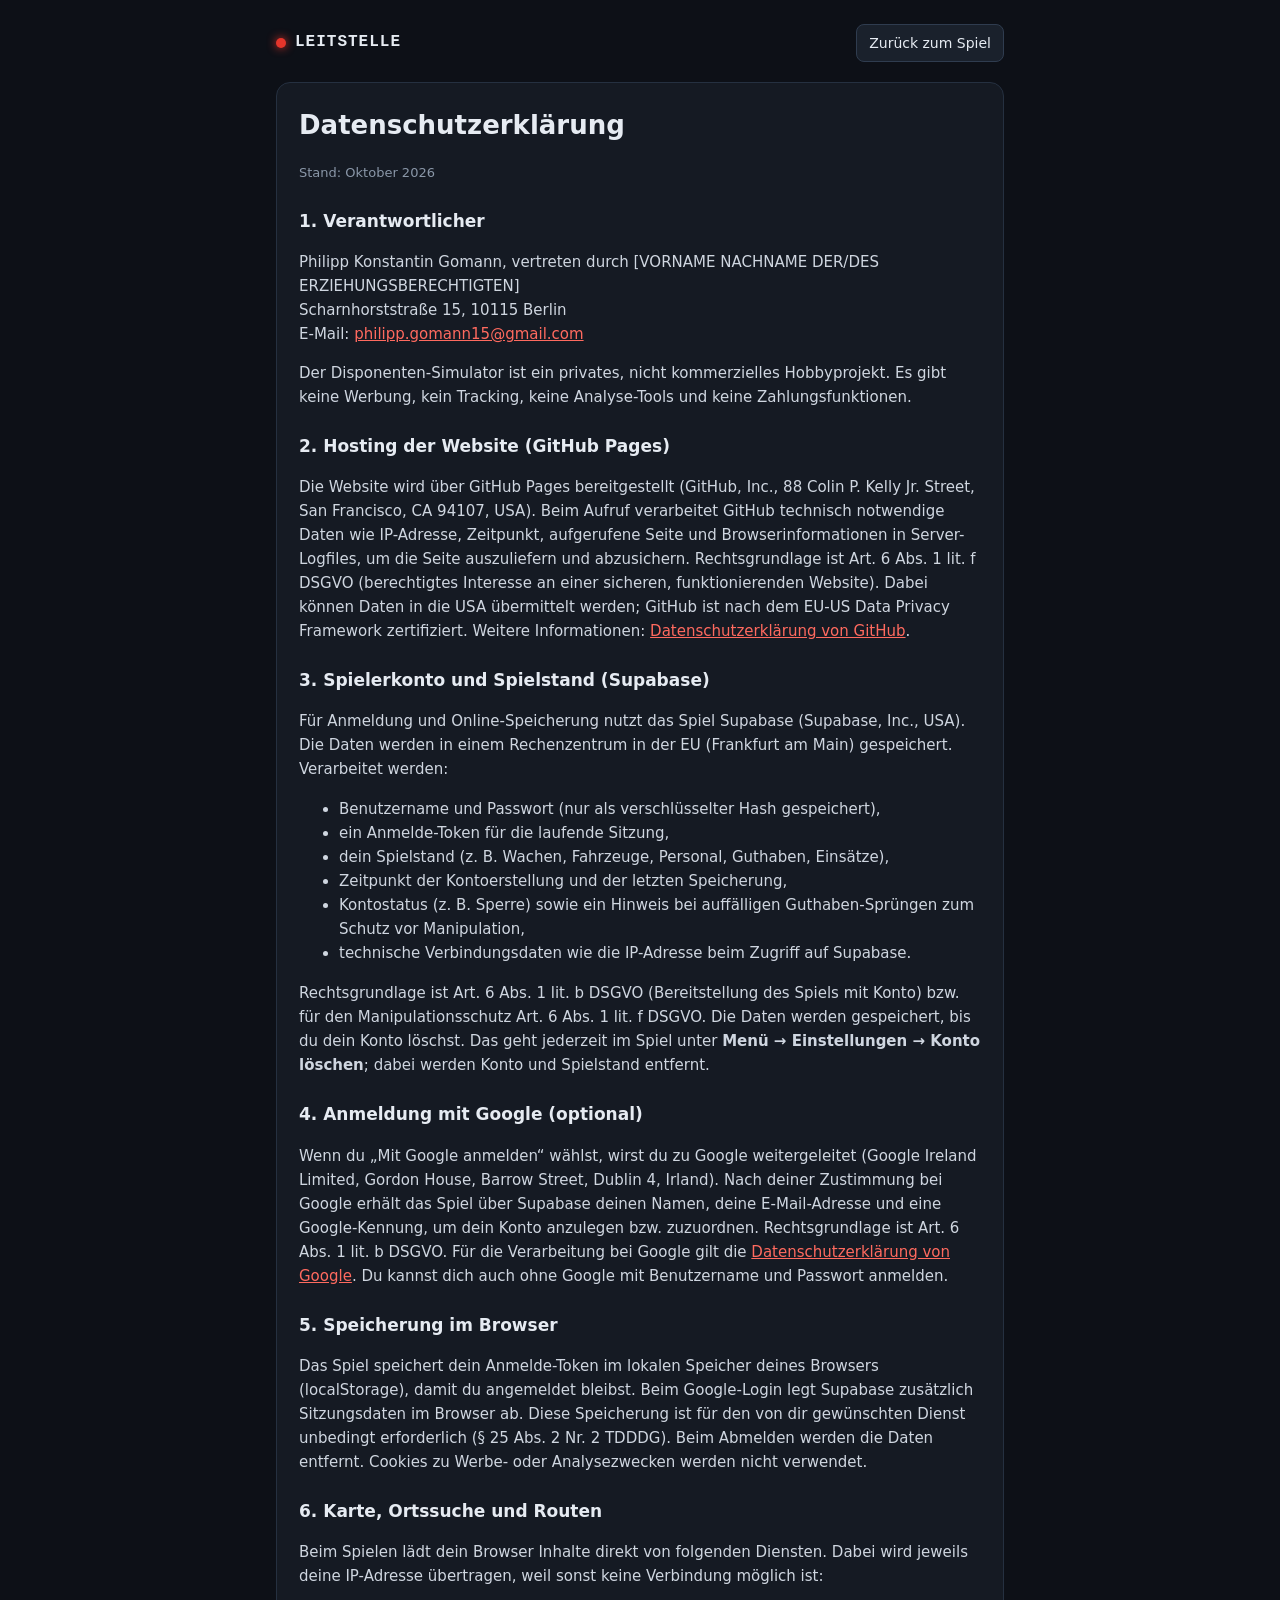
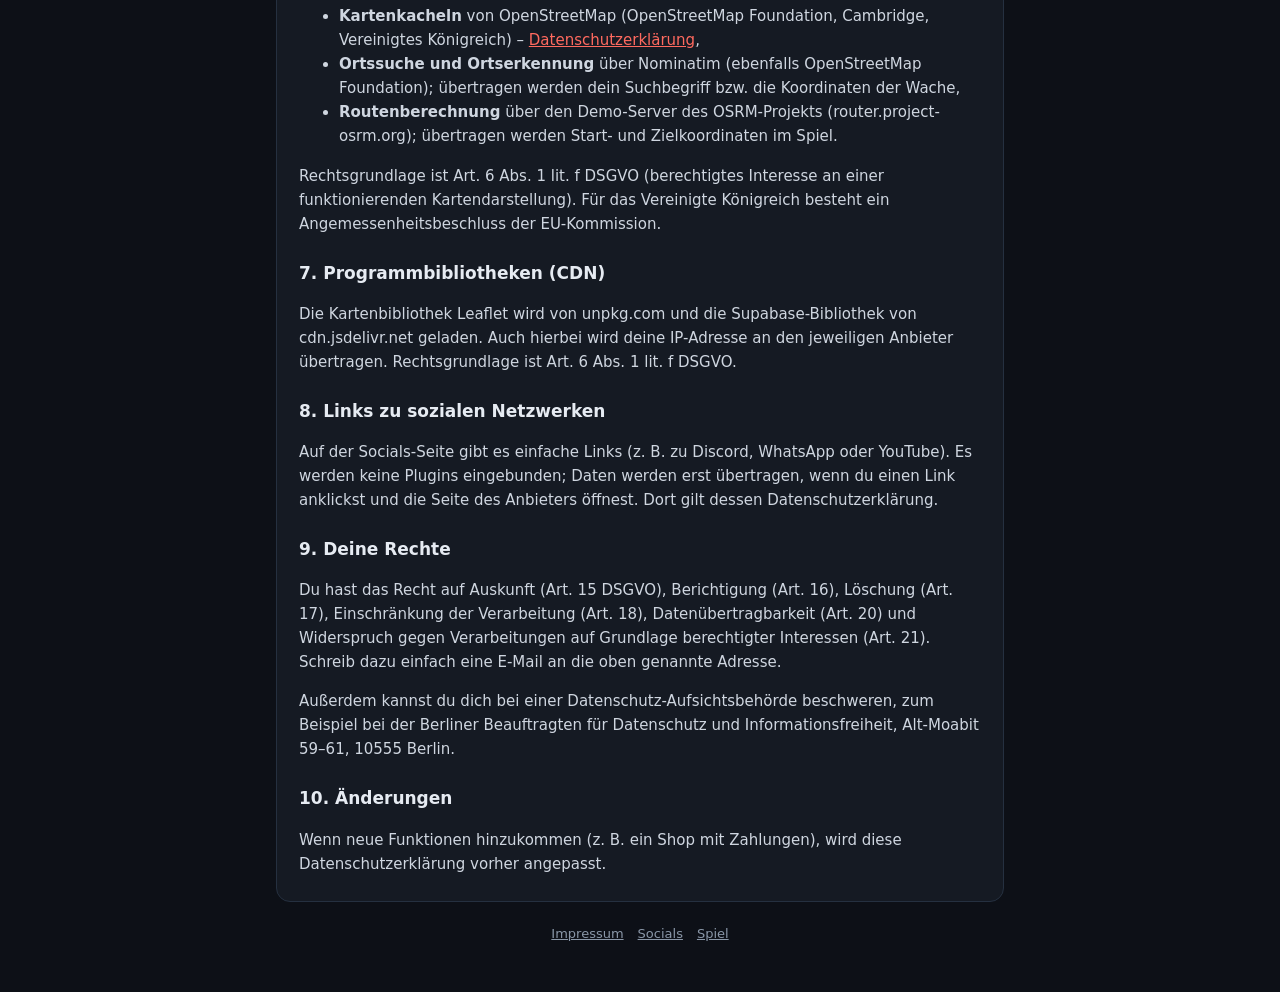
==== seiten/datenschutz.html @ e5954e15 "Impressum, Datenschutzerklärung und Socials-Seite - Eigene Seiten unter seiten/ im Stil des Spiels -" ====
<!doctype html>
<html lang="de">
<head>
<meta charset="utf-8">
<meta name="viewport" content="width=device-width, initial-scale=1">
<title>Datenschutz – Disponenten-Simulator</title>
<link rel="stylesheet" href="seiten.css">
</head>
<body>
<div class="wrap">
  <div class="top"><span class="brand"><span class="dot"></span> LEITSTELLE</span><a class="back" href="../">Zurück zum Spiel</a></div>
  <div class="card">
    <h1>Datenschutzerklärung</h1>
    <p class="small">Stand: Oktober 2026</p>

    <h2>1. Verantwortlicher</h2>
    <p>Philipp Konstantin Gomann, vertreten durch [VORNAME NACHNAME DER/DES ERZIEHUNGSBERECHTIGTEN]<br>
       Scharnhorststraße 15, 10115 Berlin<br>
       E-Mail: <a href="mailto:philipp.gomann15@gmail.com">philipp.gomann15@gmail.com</a></p>
    <p>Der Disponenten-Simulator ist ein privates, nicht kommerzielles Hobbyprojekt. Es gibt keine Werbung, kein Tracking,
       keine Analyse-Tools und keine Zahlungsfunktionen.</p>

    <h2>2. Hosting der Website (GitHub Pages)</h2>
    <p>Die Website wird über GitHub Pages bereitgestellt (GitHub, Inc., 88 Colin P. Kelly Jr. Street, San Francisco, CA 94107, USA).
       Beim Aufruf verarbeitet GitHub technisch notwendige Daten wie IP-Adresse, Zeitpunkt, aufgerufene Seite und Browserinformationen
       in Server-Logfiles, um die Seite auszuliefern und abzusichern. Rechtsgrundlage ist Art. 6 Abs. 1 lit. f DSGVO
       (berechtigtes Interesse an einer sicheren, funktionierenden Website). Dabei können Daten in die USA übermittelt werden;
       GitHub ist nach dem EU-US Data Privacy Framework zertifiziert.
       Weitere Informationen: <a href="https://docs.github.com/de/site-policy/privacy-policies/github-general-privacy-statement" target="_blank" rel="noopener">Datenschutzerklärung von GitHub</a>.</p>

    <h2>3. Spielerkonto und Spielstand (Supabase)</h2>
    <p>Für Anmeldung und Online-Speicherung nutzt das Spiel Supabase (Supabase, Inc., USA). Die Daten werden in einem
       Rechenzentrum in der EU (Frankfurt am Main) gespeichert. Verarbeitet werden:</p>
    <ul>
      <li>Benutzername und Passwort (nur als verschlüsselter Hash gespeichert),</li>
      <li>ein Anmelde-Token für die laufende Sitzung,</li>
      <li>dein Spielstand (z. B. Wachen, Fahrzeuge, Personal, Guthaben, Einsätze),</li>
      <li>Zeitpunkt der Kontoerstellung und der letzten Speicherung,</li>
      <li>Kontostatus (z. B. Sperre) sowie ein Hinweis bei auffälligen Guthaben-Sprüngen zum Schutz vor Manipulation,</li>
      <li>technische Verbindungsdaten wie die IP-Adresse beim Zugriff auf Supabase.</li>
    </ul>
    <p>Rechtsgrundlage ist Art. 6 Abs. 1 lit. b DSGVO (Bereitstellung des Spiels mit Konto) bzw. für den Manipulationsschutz
       Art. 6 Abs. 1 lit. f DSGVO. Die Daten werden gespeichert, bis du dein Konto löschst. Das geht jederzeit im Spiel unter
       <b>Menü → Einstellungen → Konto löschen</b>; dabei werden Konto und Spielstand entfernt.</p>

    <h2>4. Anmeldung mit Google (optional)</h2>
    <p>Wenn du „Mit Google anmelden“ wählst, wirst du zu Google weitergeleitet (Google Ireland Limited, Gordon House,
       Barrow Street, Dublin 4, Irland). Nach deiner Zustimmung bei Google erhält das Spiel über Supabase deinen Namen,
       deine E-Mail-Adresse und eine Google-Kennung, um dein Konto anzulegen bzw. zuzuordnen. Rechtsgrundlage ist
       Art. 6 Abs. 1 lit. b DSGVO. Für die Verarbeitung bei Google gilt die
       <a href="https://policies.google.com/privacy?hl=de" target="_blank" rel="noopener">Datenschutzerklärung von Google</a>.
       Du kannst dich auch ohne Google mit Benutzername und Passwort anmelden.</p>

    <h2>5. Speicherung im Browser</h2>
    <p>Das Spiel speichert dein Anmelde-Token im lokalen Speicher deines Browsers (localStorage), damit du angemeldet bleibst.
       Beim Google-Login legt Supabase zusätzlich Sitzungsdaten im Browser ab. Diese Speicherung ist für den von dir gewünschten
       Dienst unbedingt erforderlich (§ 25 Abs. 2 Nr. 2 TDDDG). Beim Abmelden werden die Daten entfernt. Cookies zu Werbe- oder
       Analysezwecken werden nicht verwendet.</p>

    <h2>6. Karte, Ortssuche und Routen</h2>
    <p>Beim Spielen lädt dein Browser Inhalte direkt von folgenden Diensten. Dabei wird jeweils deine IP-Adresse übertragen,
       weil sonst keine Verbindung möglich ist:</p>
    <ul>
      <li><b>Kartenkacheln</b> von OpenStreetMap (OpenStreetMap Foundation, Cambridge, Vereinigtes Königreich) –
          <a href="https://osmfoundation.org/wiki/Privacy_Policy" target="_blank" rel="noopener">Datenschutzerklärung</a>,</li>
      <li><b>Ortssuche und Ortserkennung</b> über Nominatim (ebenfalls OpenStreetMap Foundation); übertragen werden dein Suchbegriff
          bzw. die Koordinaten der Wache,</li>
      <li><b>Routenberechnung</b> über den Demo-Server des OSRM-Projekts (router.project-osrm.org); übertragen werden Start- und
          Zielkoordinaten im Spiel.</li>
    </ul>
    <p>Rechtsgrundlage ist Art. 6 Abs. 1 lit. f DSGVO (berechtigtes Interesse an einer funktionierenden Kartendarstellung).
       Für das Vereinigte Königreich besteht ein Angemessenheitsbeschluss der EU-Kommission.</p>

    <h2>7. Programmbibliotheken (CDN)</h2>
    <p>Die Kartenbibliothek Leaflet wird von unpkg.com und die Supabase-Bibliothek von cdn.jsdelivr.net geladen.
       Auch hierbei wird deine IP-Adresse an den jeweiligen Anbieter übertragen. Rechtsgrundlage ist Art. 6 Abs. 1 lit. f DSGVO.</p>

    <h2>8. Links zu sozialen Netzwerken</h2>
    <p>Auf der Socials-Seite gibt es einfache Links (z. B. zu Discord, WhatsApp oder YouTube). Es werden keine Plugins eingebunden;
       Daten werden erst übertragen, wenn du einen Link anklickst und die Seite des Anbieters öffnest. Dort gilt dessen
       Datenschutzerklärung.</p>

    <h2>9. Deine Rechte</h2>
    <p>Du hast das Recht auf Auskunft (Art. 15 DSGVO), Berichtigung (Art. 16), Löschung (Art. 17), Einschränkung der Verarbeitung
       (Art. 18), Datenübertragbarkeit (Art. 20) und Widerspruch gegen Verarbeitungen auf Grundlage berechtigter Interessen (Art. 21).
       Schreib dazu einfach eine E-Mail an die oben genannte Adresse.</p>
    <p>Außerdem kannst du dich bei einer Datenschutz-Aufsichtsbehörde beschweren, zum Beispiel bei der
       Berliner Beauftragten für Datenschutz und Informationsfreiheit, Alt-Moabit 59–61, 10555 Berlin.</p>

    <h2>10. Änderungen</h2>
    <p>Wenn neue Funktionen hinzukommen (z. B. ein Shop mit Zahlungen), wird diese Datenschutzerklärung vorher angepasst.</p>
  </div>
  <div class="nav"><a href="impressum.html">Impressum</a><a href="socials.html">Socials</a><a href="../">Spiel</a></div>
</div>
</body>
</html>
---- seiten/seiten.css ----
/* Gemeinsames Aussehen für Impressum, Datenschutz und Socials (passend zum Spiel) */
:root{
  --bg:#0d1017; --panel:#151a23; --panel-2:#1a212c; --border:#253040; --border-2:#2f3c4f;
  --text:#e6ebf2; --text-mut:#8a97a8; --text-dim:#5c6879; --fire:#e5352b;
  --font-ui:'Inter',system-ui,-apple-system,'Segoe UI',Roboto,sans-serif;
  --font-mono:'JetBrains Mono',ui-monospace,SFMono-Regular,Menlo,monospace;
}
*{ box-sizing:border-box; }
body{ margin:0; background:var(--bg); color:var(--text); font-family:var(--font-ui); line-height:1.6; }
.wrap{ max-width:760px; margin:0 auto; padding:24px 16px 48px; }
.top{ display:flex; align-items:center; justify-content:space-between; gap:12px; flex-wrap:wrap; margin-bottom:20px; }
.brand{ display:flex; align-items:center; gap:9px; font-family:var(--font-mono); font-weight:800; letter-spacing:1px; }
.brand .dot{ width:10px; height:10px; border-radius:50%; background:var(--fire); box-shadow:0 0 10px var(--fire); }
.back{ color:var(--text); text-decoration:none; border:1px solid var(--border-2); background:var(--panel-2); border-radius:8px; padding:7px 12px; font-size:14px; }
.back:hover{ border-color:var(--fire); }
.card{ background:var(--panel); border:1px solid var(--border); border-radius:14px; padding:22px 22px 10px; }
h1{ font-size:26px; margin:0 0 16px; }
h2{ font-size:17px; margin:24px 0 6px; }
p,li{ color:#cfd6e0; font-size:15px; }
a{ color:#ff6a5f; }
.small{ color:var(--text-mut); font-size:13px; }
.nav{ display:flex; gap:14px; flex-wrap:wrap; justify-content:center; margin-top:22px; font-size:13px; }
.nav a{ color:var(--text-mut); }
.socials{ display:grid; gap:12px; margin:8px 0 16px; }
.social{ display:flex; align-items:center; gap:14px; background:var(--panel-2); border:1px solid var(--border); border-radius:12px; padding:14px 16px; text-decoration:none; color:var(--text); }
.social:hover{ border-color:var(--fire); }
.social .tag{ font-family:var(--font-mono); font-weight:800; font-size:12px; min-width:58px; text-align:center; padding:5px 8px; border-radius:7px; color:#fff; }
.social .name{ font-weight:700; }
.social .desc{ color:var(--text-mut); font-size:13px; }
.social.off{ opacity:.55; pointer-events:none; }
.social .soon{ margin-left:auto; font-size:12px; color:var(--text-dim); }
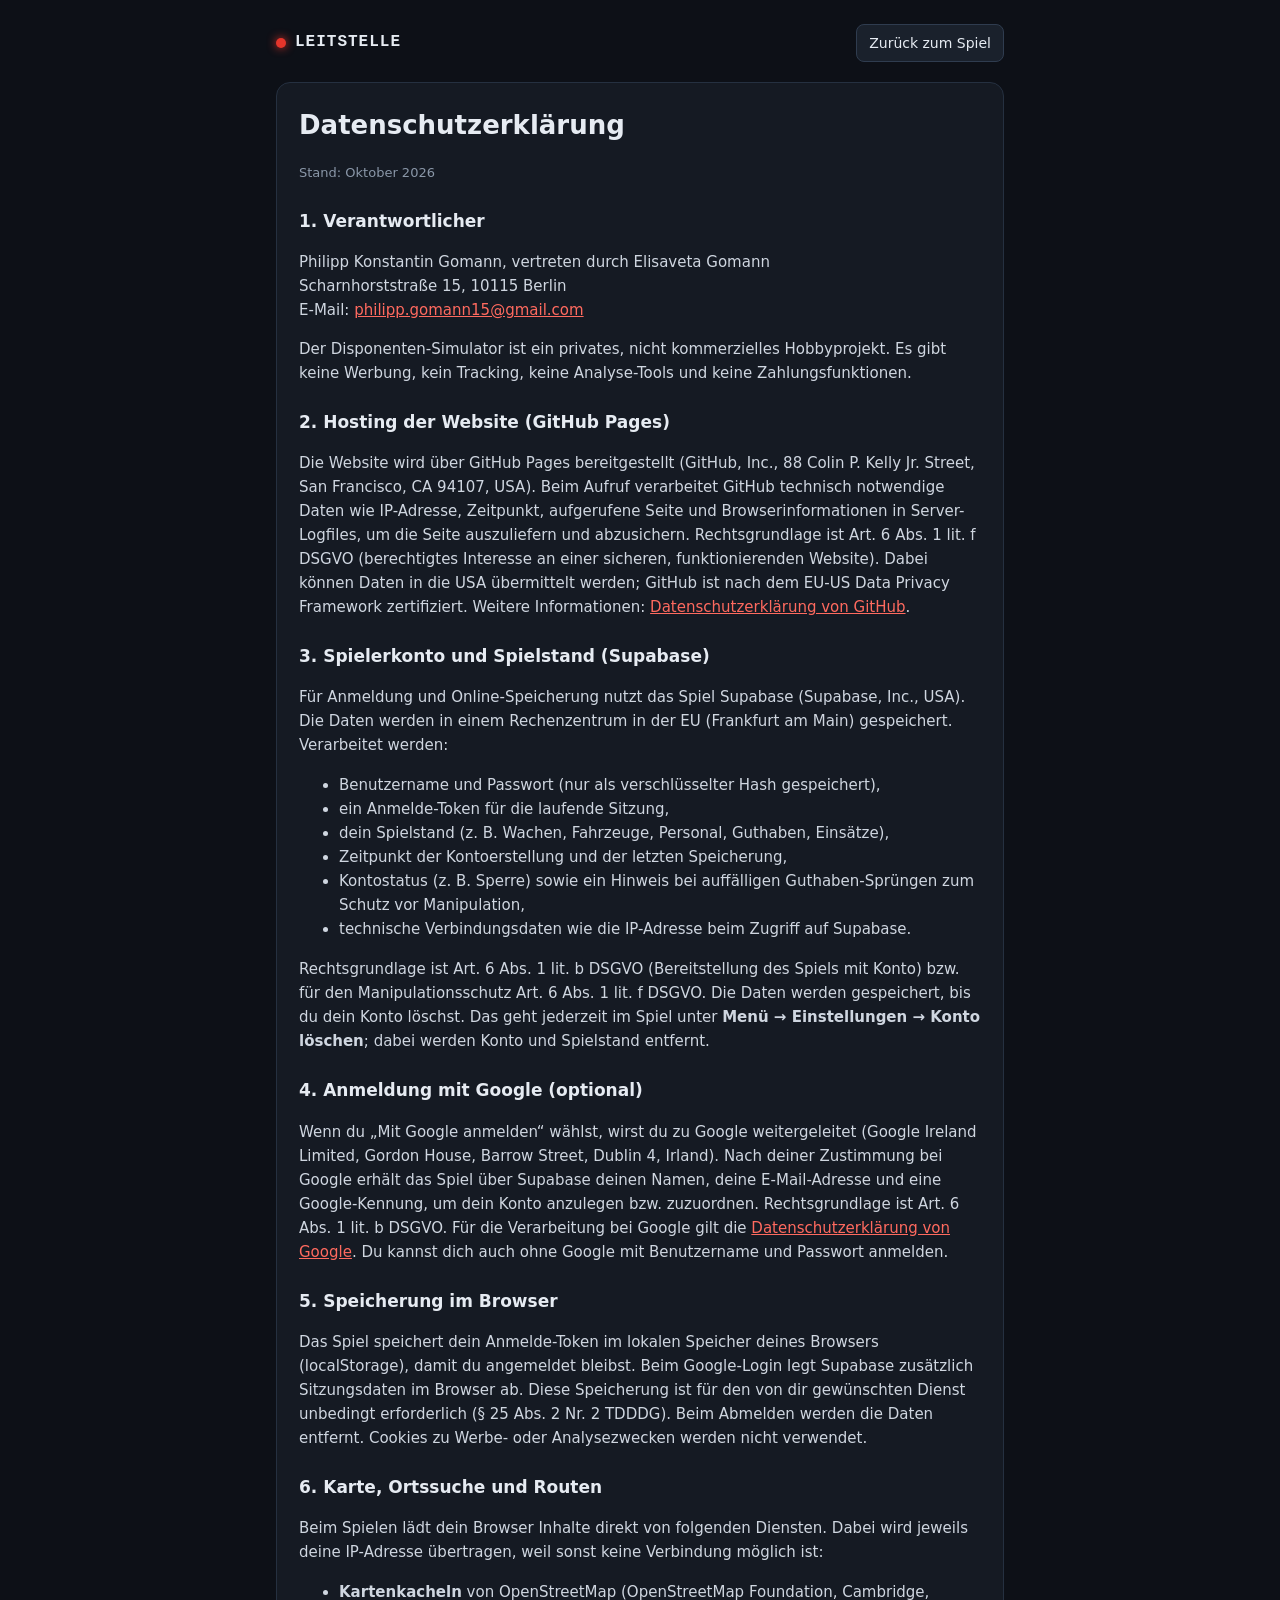
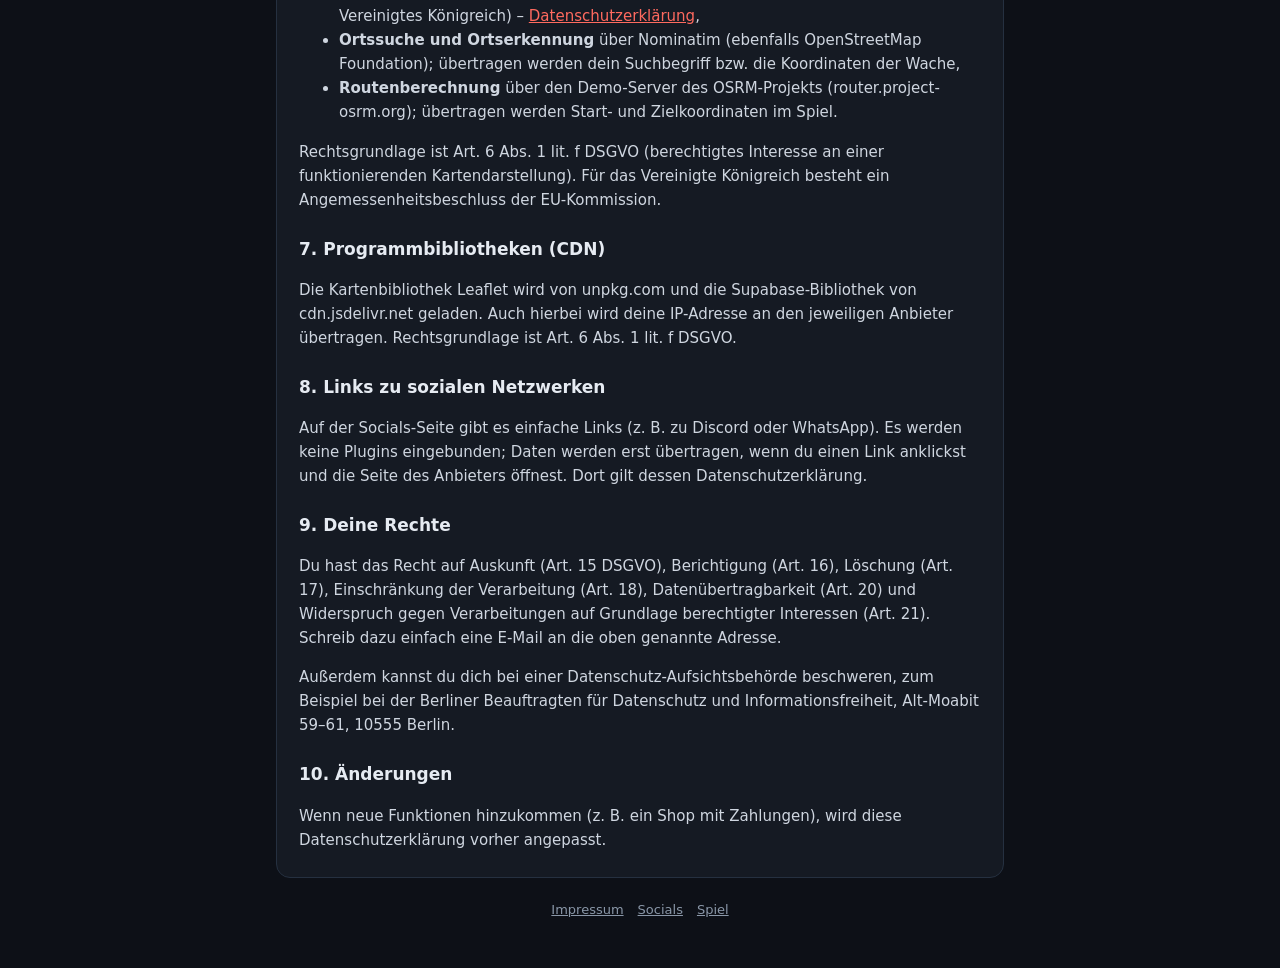
==== commit c563a63f: "Socials-Links und Erziehungsberechtigte eintragen - Discord und WhatsApp-Kanal verlinkt, YouTube vor" ====
--- a/seiten/datenschutz.html
+++ b/seiten/datenschutz.html
@@ -14,7 +14,7 @@
     <p class="small">Stand: Oktober 2026</p>
 
     <h2>1. Verantwortlicher</h2>
-    <p>Philipp Konstantin Gomann, vertreten durch [VORNAME NACHNAME DER/DES ERZIEHUNGSBERECHTIGTEN]<br>
+    <p>Philipp Konstantin Gomann, vertreten durch Elisaveta Gomann<br>
        Scharnhorststraße 15, 10115 Berlin<br>
        E-Mail: <a href="mailto:philipp.gomann15@gmail.com">philipp.gomann15@gmail.com</a></p>
     <p>Der Disponenten-Simulator ist ein privates, nicht kommerzielles Hobbyprojekt. Es gibt keine Werbung, kein Tracking,
@@ -76,7 +76,7 @@
        Auch hierbei wird deine IP-Adresse an den jeweiligen Anbieter übertragen. Rechtsgrundlage ist Art. 6 Abs. 1 lit. f DSGVO.</p>
 
     <h2>8. Links zu sozialen Netzwerken</h2>
-    <p>Auf der Socials-Seite gibt es einfache Links (z. B. zu Discord, WhatsApp oder YouTube). Es werden keine Plugins eingebunden;
+    <p>Auf der Socials-Seite gibt es einfache Links (z. B. zu Discord oder WhatsApp). Es werden keine Plugins eingebunden;
        Daten werden erst übertragen, wenn du einen Link anklickst und die Seite des Anbieters öffnest. Dort gilt dessen
        Datenschutzerklärung.</p>
 
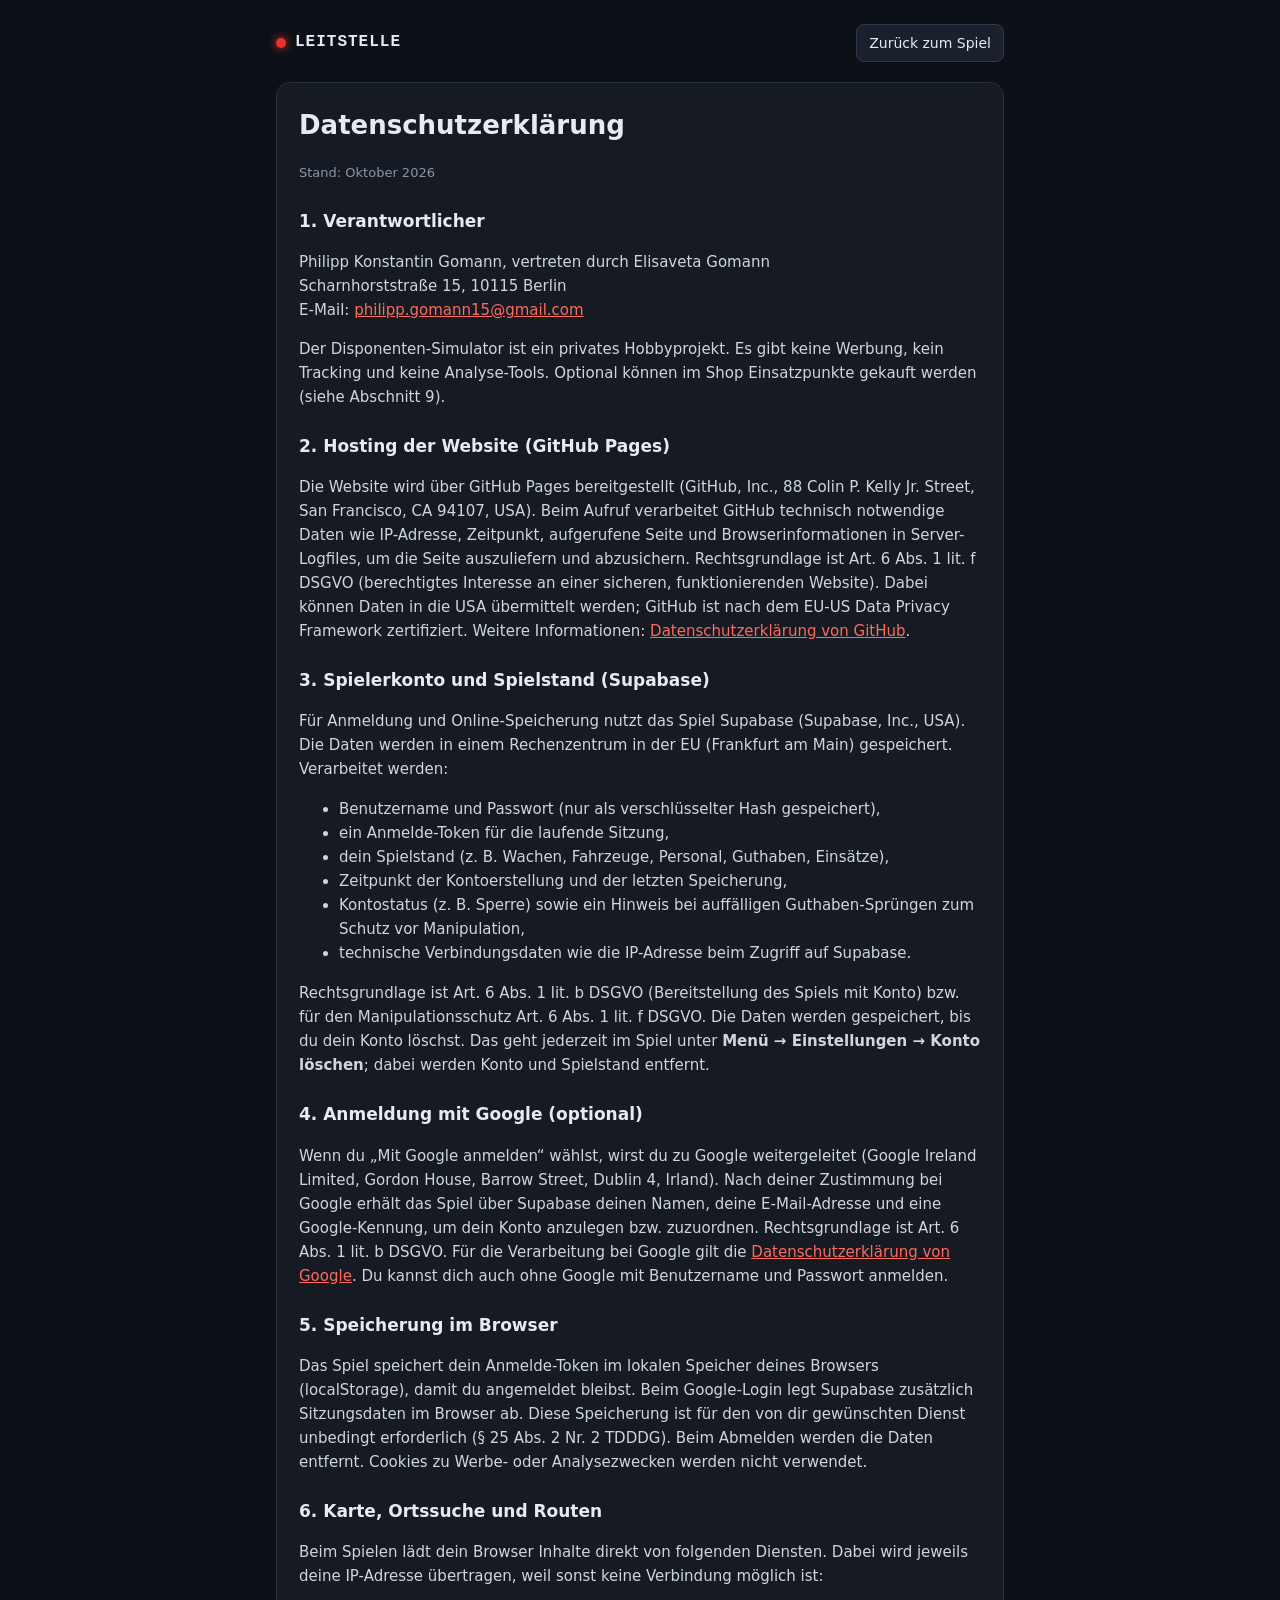
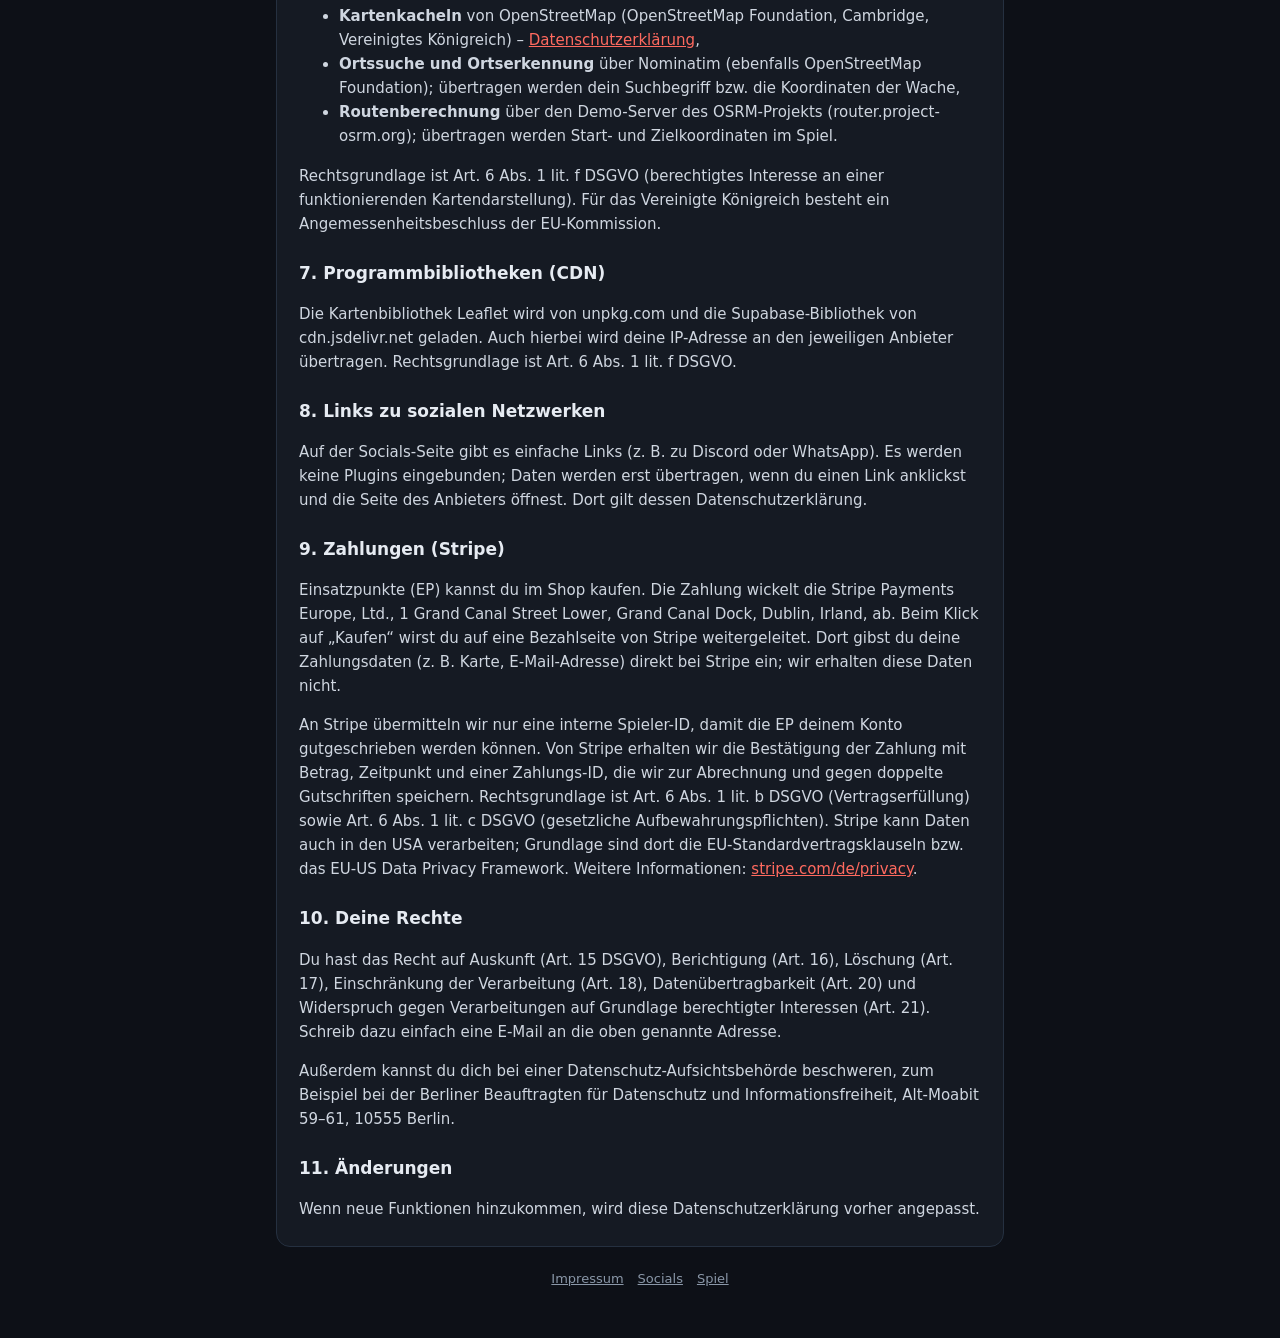
==== commit 650fb675: "Stripe: EP-Kauf über Payment Links mit Webhook-Gutschrift - Shop: Kaufen-Buttons (Testmodus-Links), " ====
--- a/seiten/datenschutz.html
+++ b/seiten/datenschutz.html
@@ -17,8 +17,8 @@
     <p>Philipp Konstantin Gomann, vertreten durch Elisaveta Gomann<br>
        Scharnhorststraße 15, 10115 Berlin<br>
        E-Mail: <a href="mailto:philipp.gomann15@gmail.com">philipp.gomann15@gmail.com</a></p>
-    <p>Der Disponenten-Simulator ist ein privates, nicht kommerzielles Hobbyprojekt. Es gibt keine Werbung, kein Tracking,
-       keine Analyse-Tools und keine Zahlungsfunktionen.</p>
+    <p>Der Disponenten-Simulator ist ein privates Hobbyprojekt. Es gibt keine Werbung, kein Tracking und keine Analyse-Tools.
+       Optional können im Shop Einsatzpunkte gekauft werden (siehe Abschnitt 9).</p>
 
     <h2>2. Hosting der Website (GitHub Pages)</h2>
     <p>Die Website wird über GitHub Pages bereitgestellt (GitHub, Inc., 88 Colin P. Kelly Jr. Street, San Francisco, CA 94107, USA).
@@ -80,15 +80,25 @@
        Daten werden erst übertragen, wenn du einen Link anklickst und die Seite des Anbieters öffnest. Dort gilt dessen
        Datenschutzerklärung.</p>
 
-    <h2>9. Deine Rechte</h2>
+    <h2>9. Zahlungen (Stripe)</h2>
+    <p>Einsatzpunkte (EP) kannst du im Shop kaufen. Die Zahlung wickelt die Stripe Payments Europe, Ltd., 1 Grand Canal Street Lower,
+       Grand Canal Dock, Dublin, Irland, ab. Beim Klick auf „Kaufen“ wirst du auf eine Bezahlseite von Stripe weitergeleitet. Dort gibst
+       du deine Zahlungsdaten (z. B. Karte, E-Mail-Adresse) direkt bei Stripe ein; wir erhalten diese Daten nicht.</p>
+    <p>An Stripe übermitteln wir nur eine interne Spieler-ID, damit die EP deinem Konto gutgeschrieben werden können. Von Stripe erhalten
+       wir die Bestätigung der Zahlung mit Betrag, Zeitpunkt und einer Zahlungs-ID, die wir zur Abrechnung und gegen doppelte Gutschriften
+       speichern. Rechtsgrundlage ist Art. 6 Abs. 1 lit. b DSGVO (Vertragserfüllung) sowie Art. 6 Abs. 1 lit. c DSGVO (gesetzliche
+       Aufbewahrungspflichten). Stripe kann Daten auch in den USA verarbeiten; Grundlage sind dort die EU-Standardvertragsklauseln bzw. das
+       EU-US Data Privacy Framework. Weitere Informationen: <a href="https://stripe.com/de/privacy" target="_blank" rel="noopener">stripe.com/de/privacy</a>.</p>
+
+    <h2>10. Deine Rechte</h2>
     <p>Du hast das Recht auf Auskunft (Art. 15 DSGVO), Berichtigung (Art. 16), Löschung (Art. 17), Einschränkung der Verarbeitung
        (Art. 18), Datenübertragbarkeit (Art. 20) und Widerspruch gegen Verarbeitungen auf Grundlage berechtigter Interessen (Art. 21).
        Schreib dazu einfach eine E-Mail an die oben genannte Adresse.</p>
     <p>Außerdem kannst du dich bei einer Datenschutz-Aufsichtsbehörde beschweren, zum Beispiel bei der
        Berliner Beauftragten für Datenschutz und Informationsfreiheit, Alt-Moabit 59–61, 10555 Berlin.</p>
 
-    <h2>10. Änderungen</h2>
-    <p>Wenn neue Funktionen hinzukommen (z. B. ein Shop mit Zahlungen), wird diese Datenschutzerklärung vorher angepasst.</p>
+    <h2>11. Änderungen</h2>
+    <p>Wenn neue Funktionen hinzukommen, wird diese Datenschutzerklärung vorher angepasst.</p>
   </div>
   <div class="nav"><a href="impressum.html">Impressum</a><a href="socials.html">Socials</a><a href="../">Spiel</a></div>
 </div>
--- a/seiten/seiten.css
+++ b/seiten/seiten.css
@@ -25,6 +25,7 @@
 .social{ display:flex; align-items:center; gap:14px; background:var(--panel-2); border:1px solid var(--border); border-radius:12px; padding:14px 16px; text-decoration:none; color:var(--text); }
 .social:hover{ border-color:var(--fire); }
 .social .tag{ font-family:var(--font-mono); font-weight:800; font-size:12px; min-width:58px; text-align:center; padding:5px 8px; border-radius:7px; color:#fff; }
+.social .tag.ico{ min-width:0; width:48px; height:48px; padding:0; border-radius:12px; display:flex; align-items:center; justify-content:center; flex:0 0 auto; }
 .social .name{ font-weight:700; }
 .social .desc{ color:var(--text-mut); font-size:13px; }
 .social.off{ opacity:.55; pointer-events:none; }
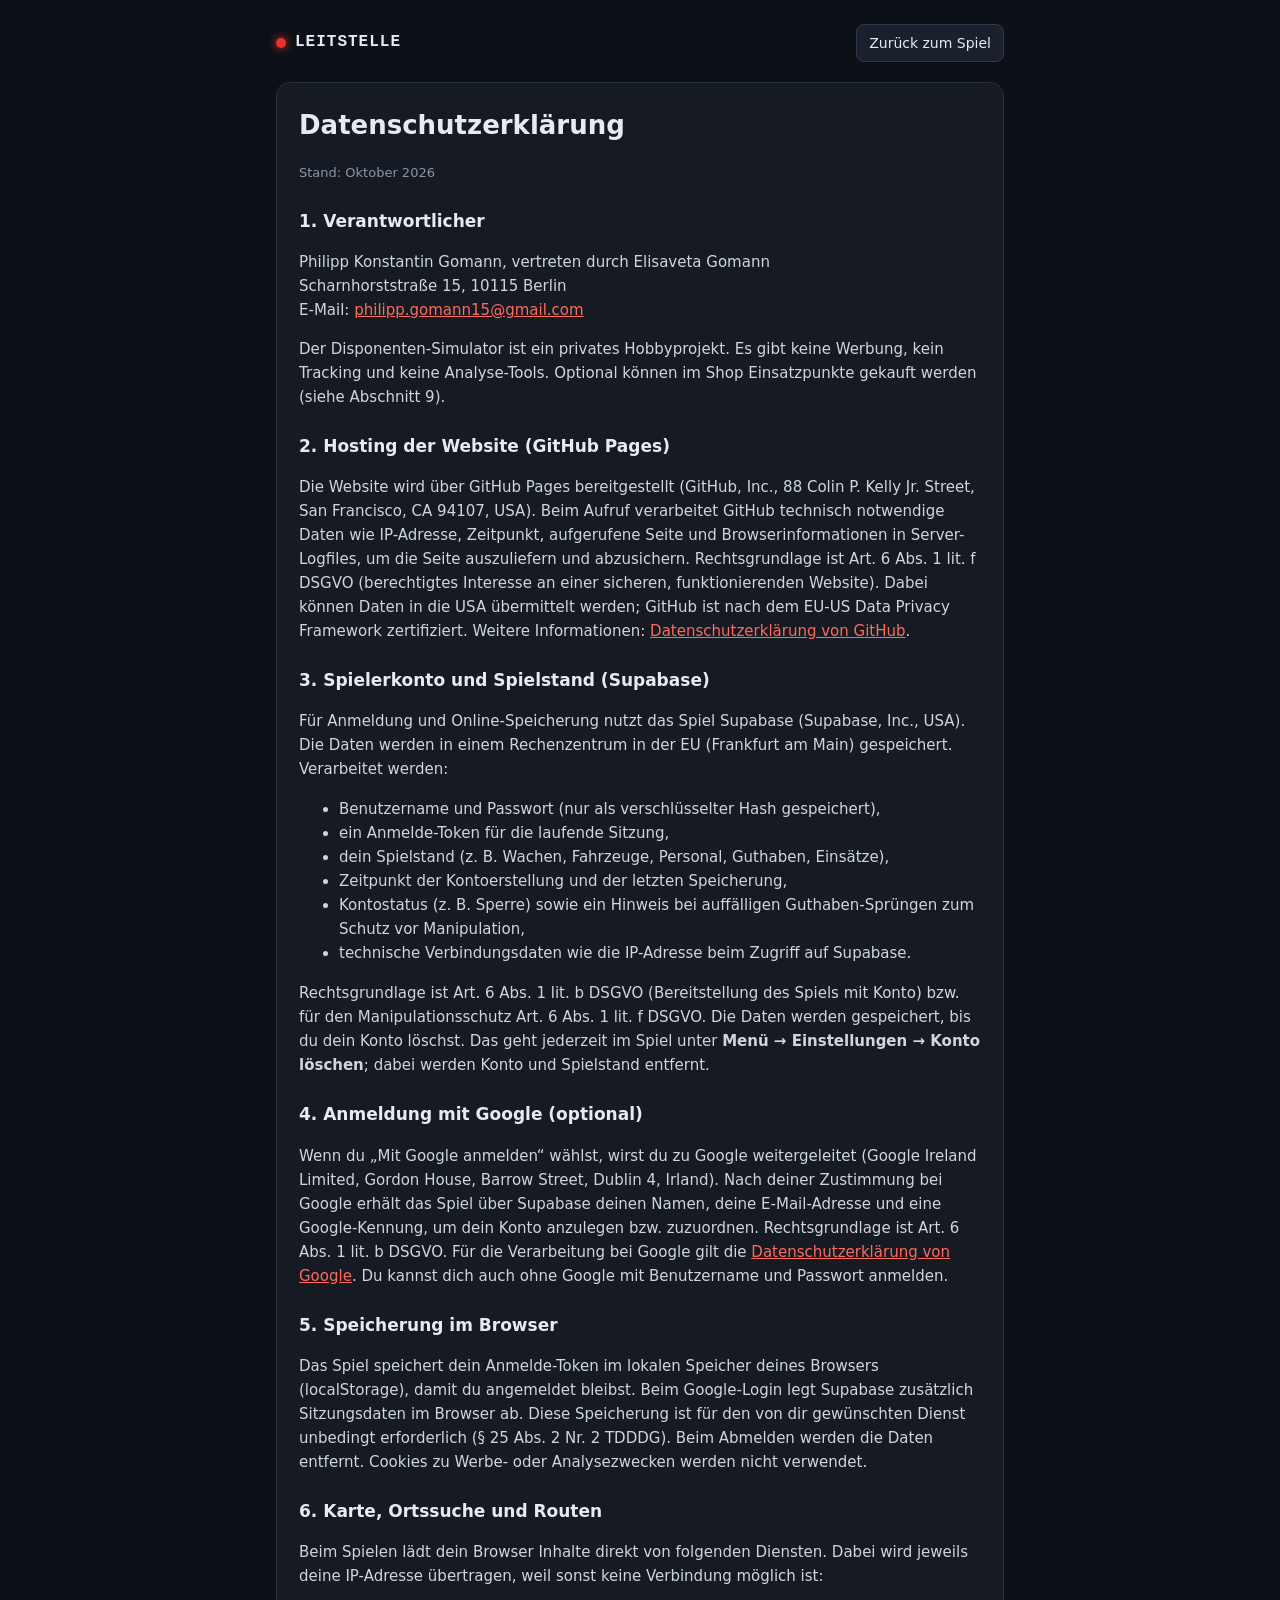
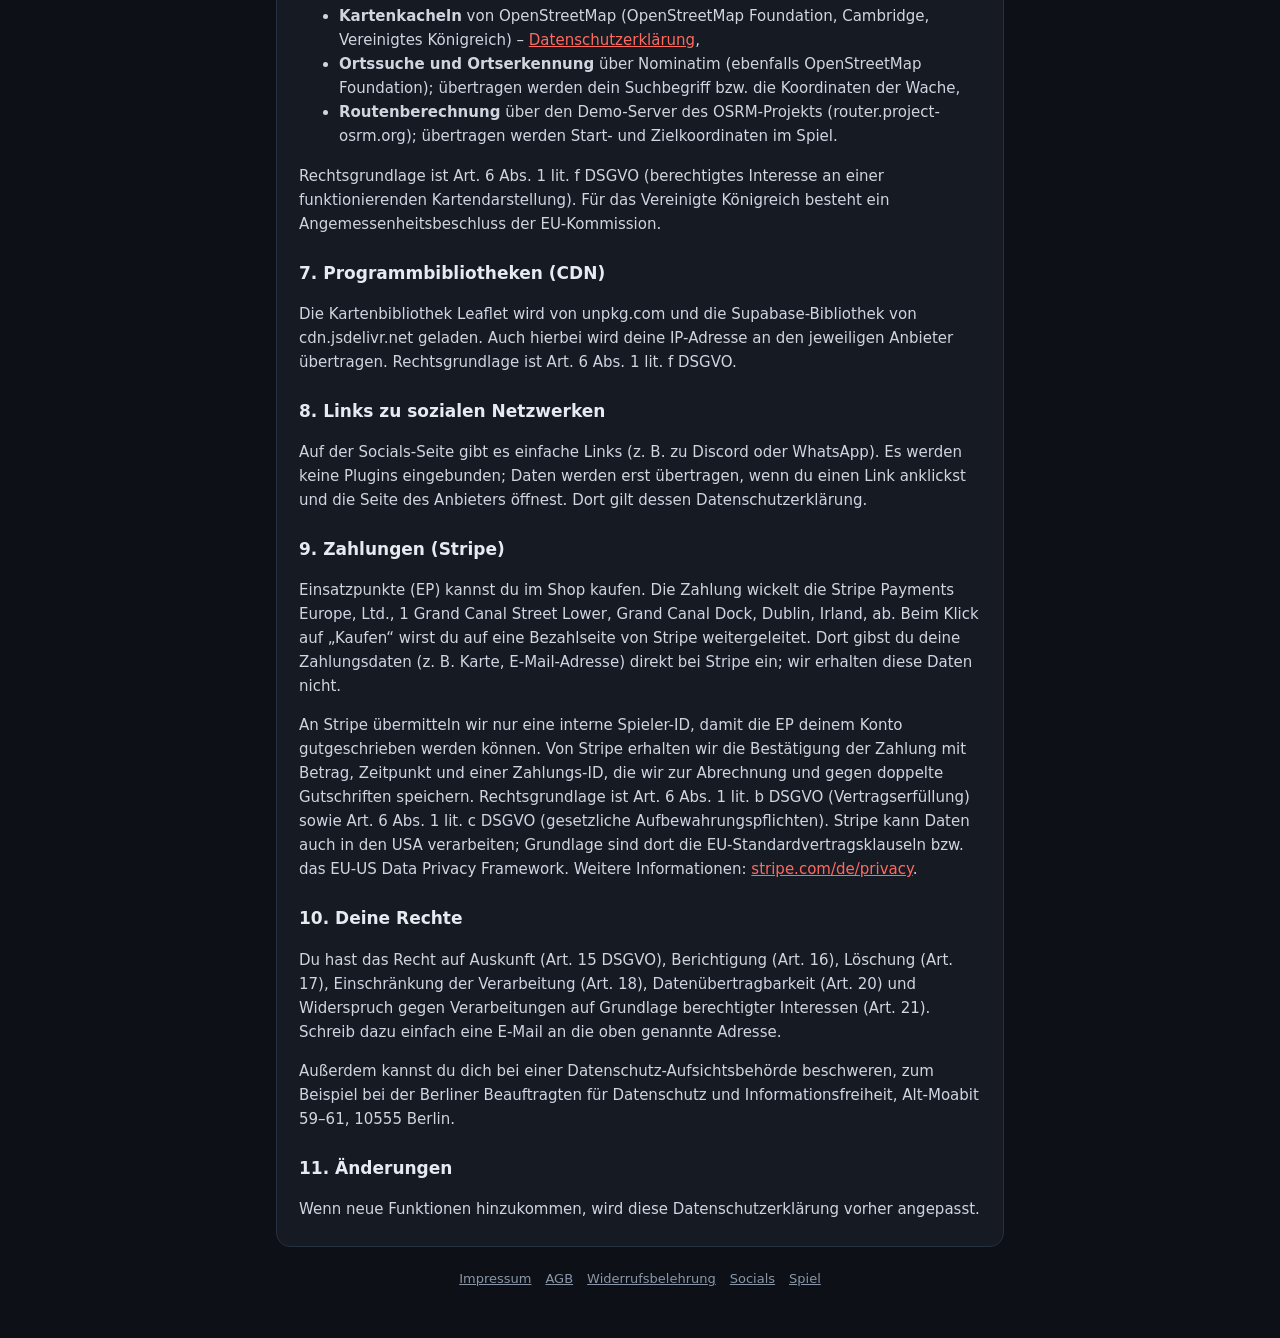
==== commit a453a520: "AGB, Widerrufsbelehrung und Kleinunternehmer-Hinweis Co-Authored-By: Claude Opus 5.5 <noreply@anthro" ====
--- a/seiten/datenschutz.html
+++ b/seiten/datenschutz.html
@@ -100,7 +100,7 @@
     <h2>11. Änderungen</h2>
     <p>Wenn neue Funktionen hinzukommen, wird diese Datenschutzerklärung vorher angepasst.</p>
   </div>
-  <div class="nav"><a href="impressum.html">Impressum</a><a href="socials.html">Socials</a><a href="../">Spiel</a></div>
+  <div class="nav"><a href="impressum.html">Impressum</a><a href="agb.html">AGB</a><a href="widerruf.html">Widerrufsbelehrung</a><a href="socials.html">Socials</a><a href="../">Spiel</a></div>
 </div>
 </body>
 </html>
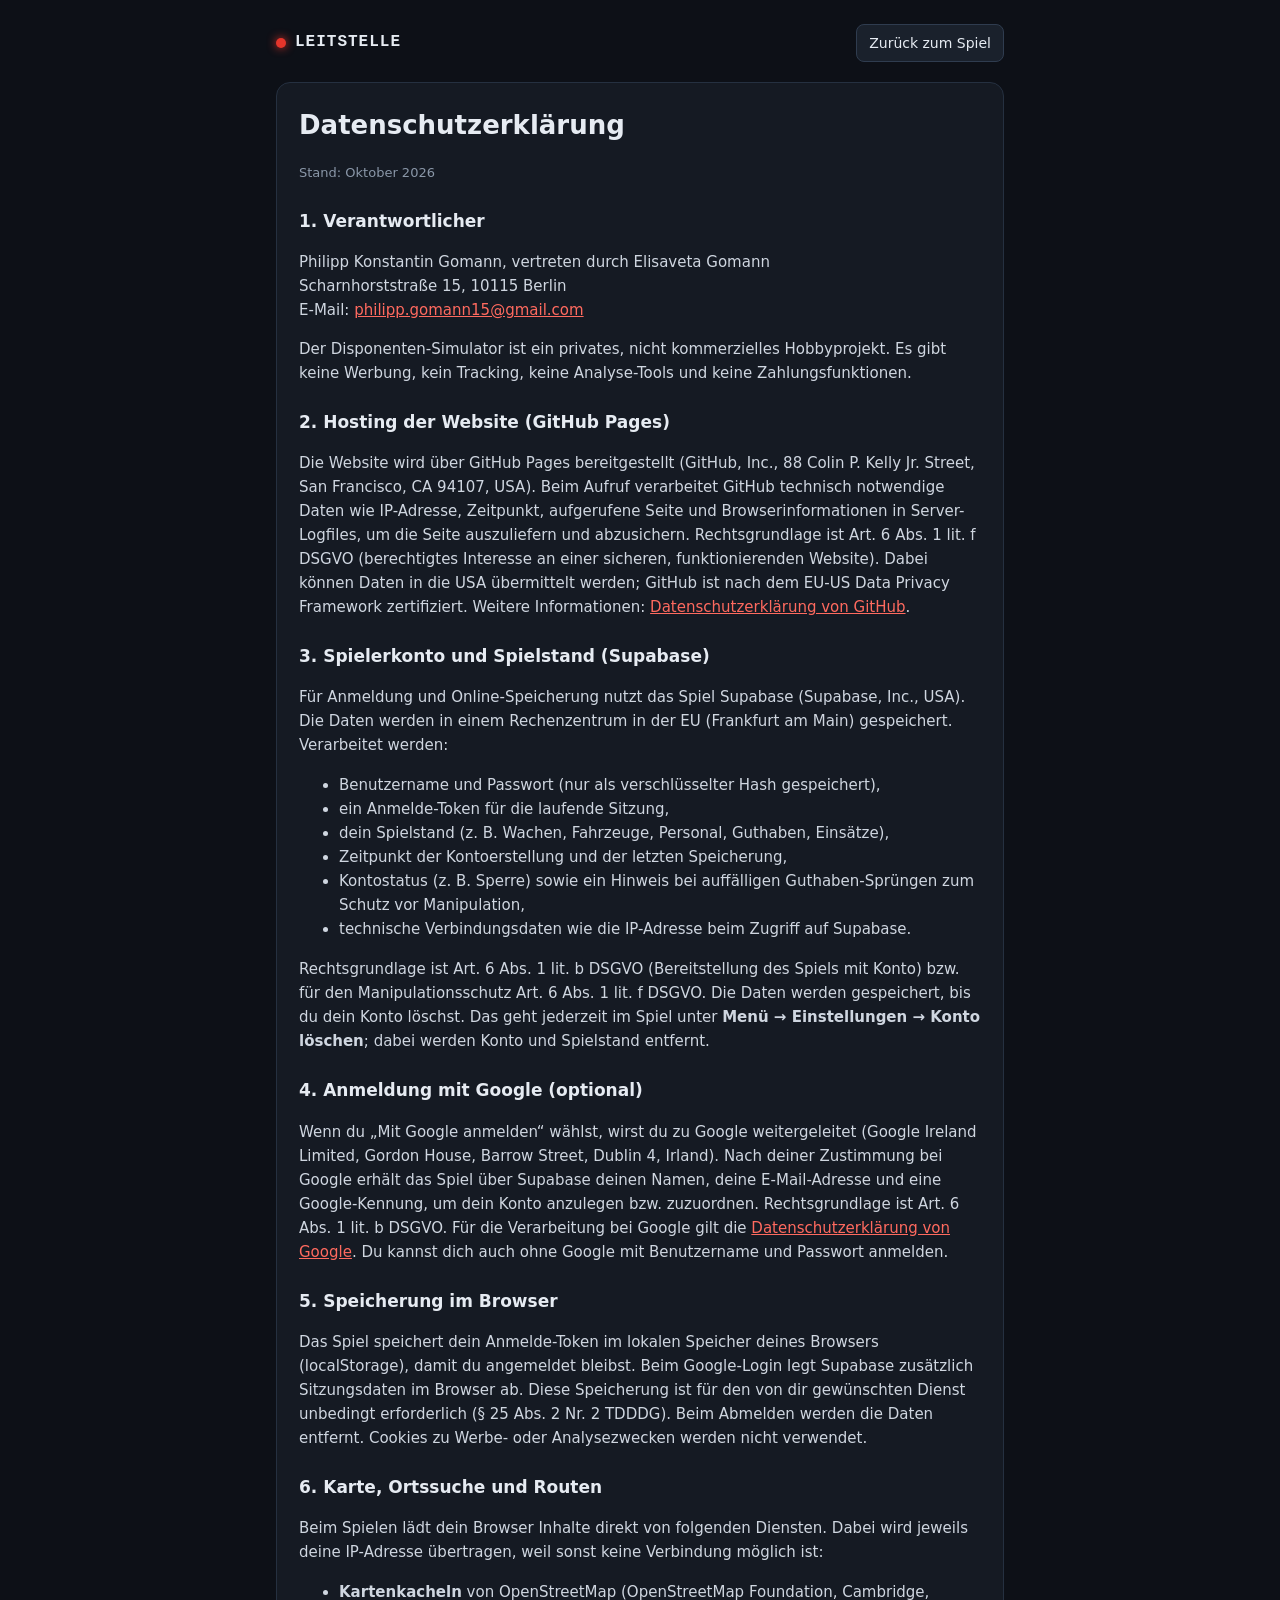
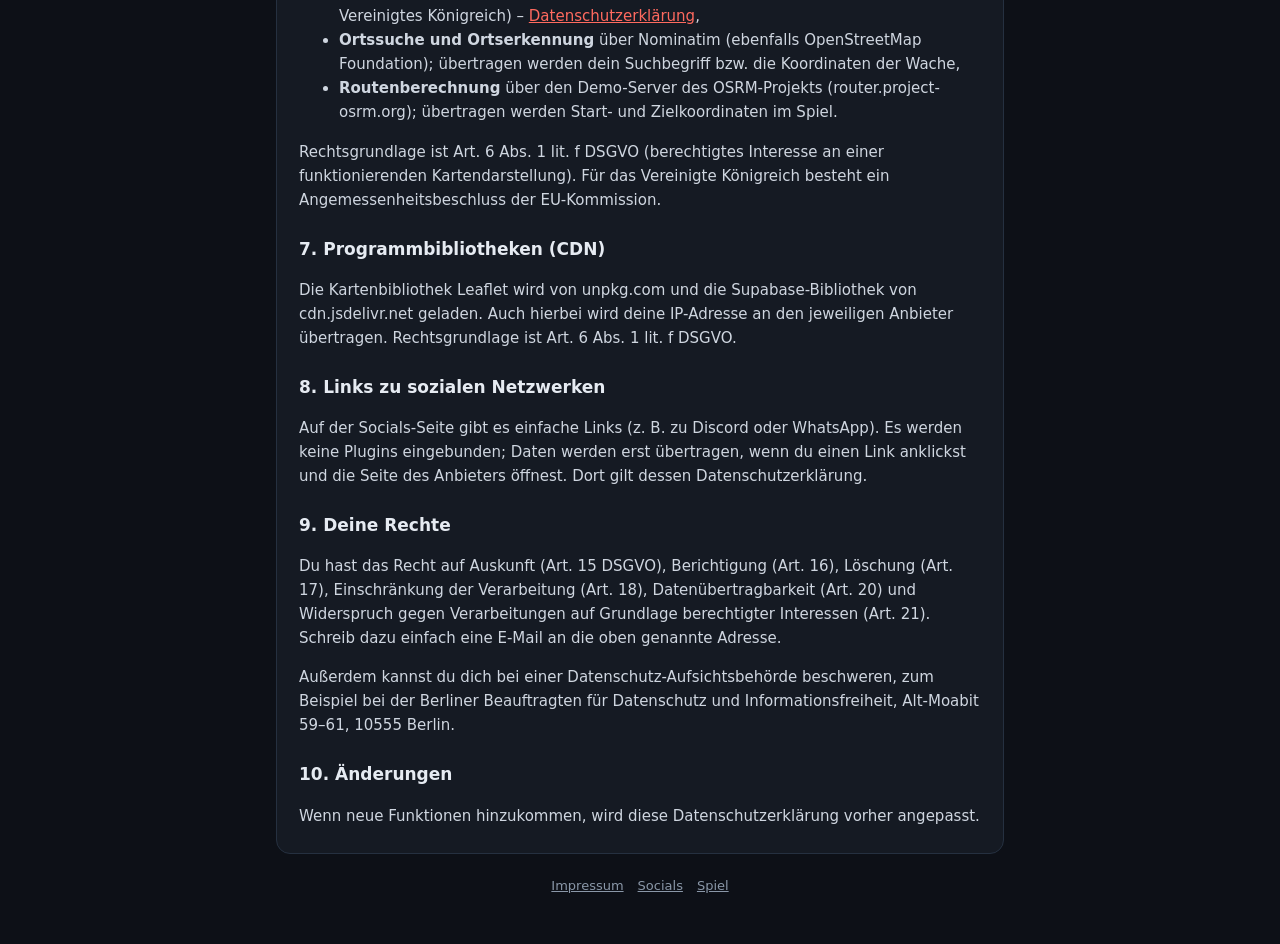
==== commit 4fa60b6f: "Keine Echtgeld-Käufe mehr: EP über Quests, Stripe und AGB entfernt Co-Authored-By: Claude Opus 5.5 <" ====
--- a/seiten/datenschutz.html
+++ b/seiten/datenschutz.html
@@ -17,8 +17,8 @@
     <p>Philipp Konstantin Gomann, vertreten durch Elisaveta Gomann<br>
        Scharnhorststraße 15, 10115 Berlin<br>
        E-Mail: <a href="mailto:philipp.gomann15@gmail.com">philipp.gomann15@gmail.com</a></p>
-    <p>Der Disponenten-Simulator ist ein privates Hobbyprojekt. Es gibt keine Werbung, kein Tracking und keine Analyse-Tools.
-       Optional können im Shop Einsatzpunkte gekauft werden (siehe Abschnitt 9).</p>
+    <p>Der Disponenten-Simulator ist ein privates, nicht kommerzielles Hobbyprojekt. Es gibt keine Werbung, kein Tracking,
+       keine Analyse-Tools und keine Zahlungsfunktionen.</p>
 
     <h2>2. Hosting der Website (GitHub Pages)</h2>
     <p>Die Website wird über GitHub Pages bereitgestellt (GitHub, Inc., 88 Colin P. Kelly Jr. Street, San Francisco, CA 94107, USA).
@@ -80,27 +80,17 @@
        Daten werden erst übertragen, wenn du einen Link anklickst und die Seite des Anbieters öffnest. Dort gilt dessen
        Datenschutzerklärung.</p>
 
-    <h2>9. Zahlungen (Stripe)</h2>
-    <p>Einsatzpunkte (EP) kannst du im Shop kaufen. Die Zahlung wickelt die Stripe Payments Europe, Ltd., 1 Grand Canal Street Lower,
-       Grand Canal Dock, Dublin, Irland, ab. Beim Klick auf „Kaufen“ wirst du auf eine Bezahlseite von Stripe weitergeleitet. Dort gibst
-       du deine Zahlungsdaten (z. B. Karte, E-Mail-Adresse) direkt bei Stripe ein; wir erhalten diese Daten nicht.</p>
-    <p>An Stripe übermitteln wir nur eine interne Spieler-ID, damit die EP deinem Konto gutgeschrieben werden können. Von Stripe erhalten
-       wir die Bestätigung der Zahlung mit Betrag, Zeitpunkt und einer Zahlungs-ID, die wir zur Abrechnung und gegen doppelte Gutschriften
-       speichern. Rechtsgrundlage ist Art. 6 Abs. 1 lit. b DSGVO (Vertragserfüllung) sowie Art. 6 Abs. 1 lit. c DSGVO (gesetzliche
-       Aufbewahrungspflichten). Stripe kann Daten auch in den USA verarbeiten; Grundlage sind dort die EU-Standardvertragsklauseln bzw. das
-       EU-US Data Privacy Framework. Weitere Informationen: <a href="https://stripe.com/de/privacy" target="_blank" rel="noopener">stripe.com/de/privacy</a>.</p>
-
-    <h2>10. Deine Rechte</h2>
+    <h2>9. Deine Rechte</h2>
     <p>Du hast das Recht auf Auskunft (Art. 15 DSGVO), Berichtigung (Art. 16), Löschung (Art. 17), Einschränkung der Verarbeitung
        (Art. 18), Datenübertragbarkeit (Art. 20) und Widerspruch gegen Verarbeitungen auf Grundlage berechtigter Interessen (Art. 21).
        Schreib dazu einfach eine E-Mail an die oben genannte Adresse.</p>
     <p>Außerdem kannst du dich bei einer Datenschutz-Aufsichtsbehörde beschweren, zum Beispiel bei der
        Berliner Beauftragten für Datenschutz und Informationsfreiheit, Alt-Moabit 59–61, 10555 Berlin.</p>
 
-    <h2>11. Änderungen</h2>
+    <h2>10. Änderungen</h2>
     <p>Wenn neue Funktionen hinzukommen, wird diese Datenschutzerklärung vorher angepasst.</p>
   </div>
-  <div class="nav"><a href="impressum.html">Impressum</a><a href="agb.html">AGB</a><a href="widerruf.html">Widerrufsbelehrung</a><a href="socials.html">Socials</a><a href="../">Spiel</a></div>
+  <div class="nav"><a href="impressum.html">Impressum</a><a href="socials.html">Socials</a><a href="../">Spiel</a></div>
 </div>
 </body>
 </html>
